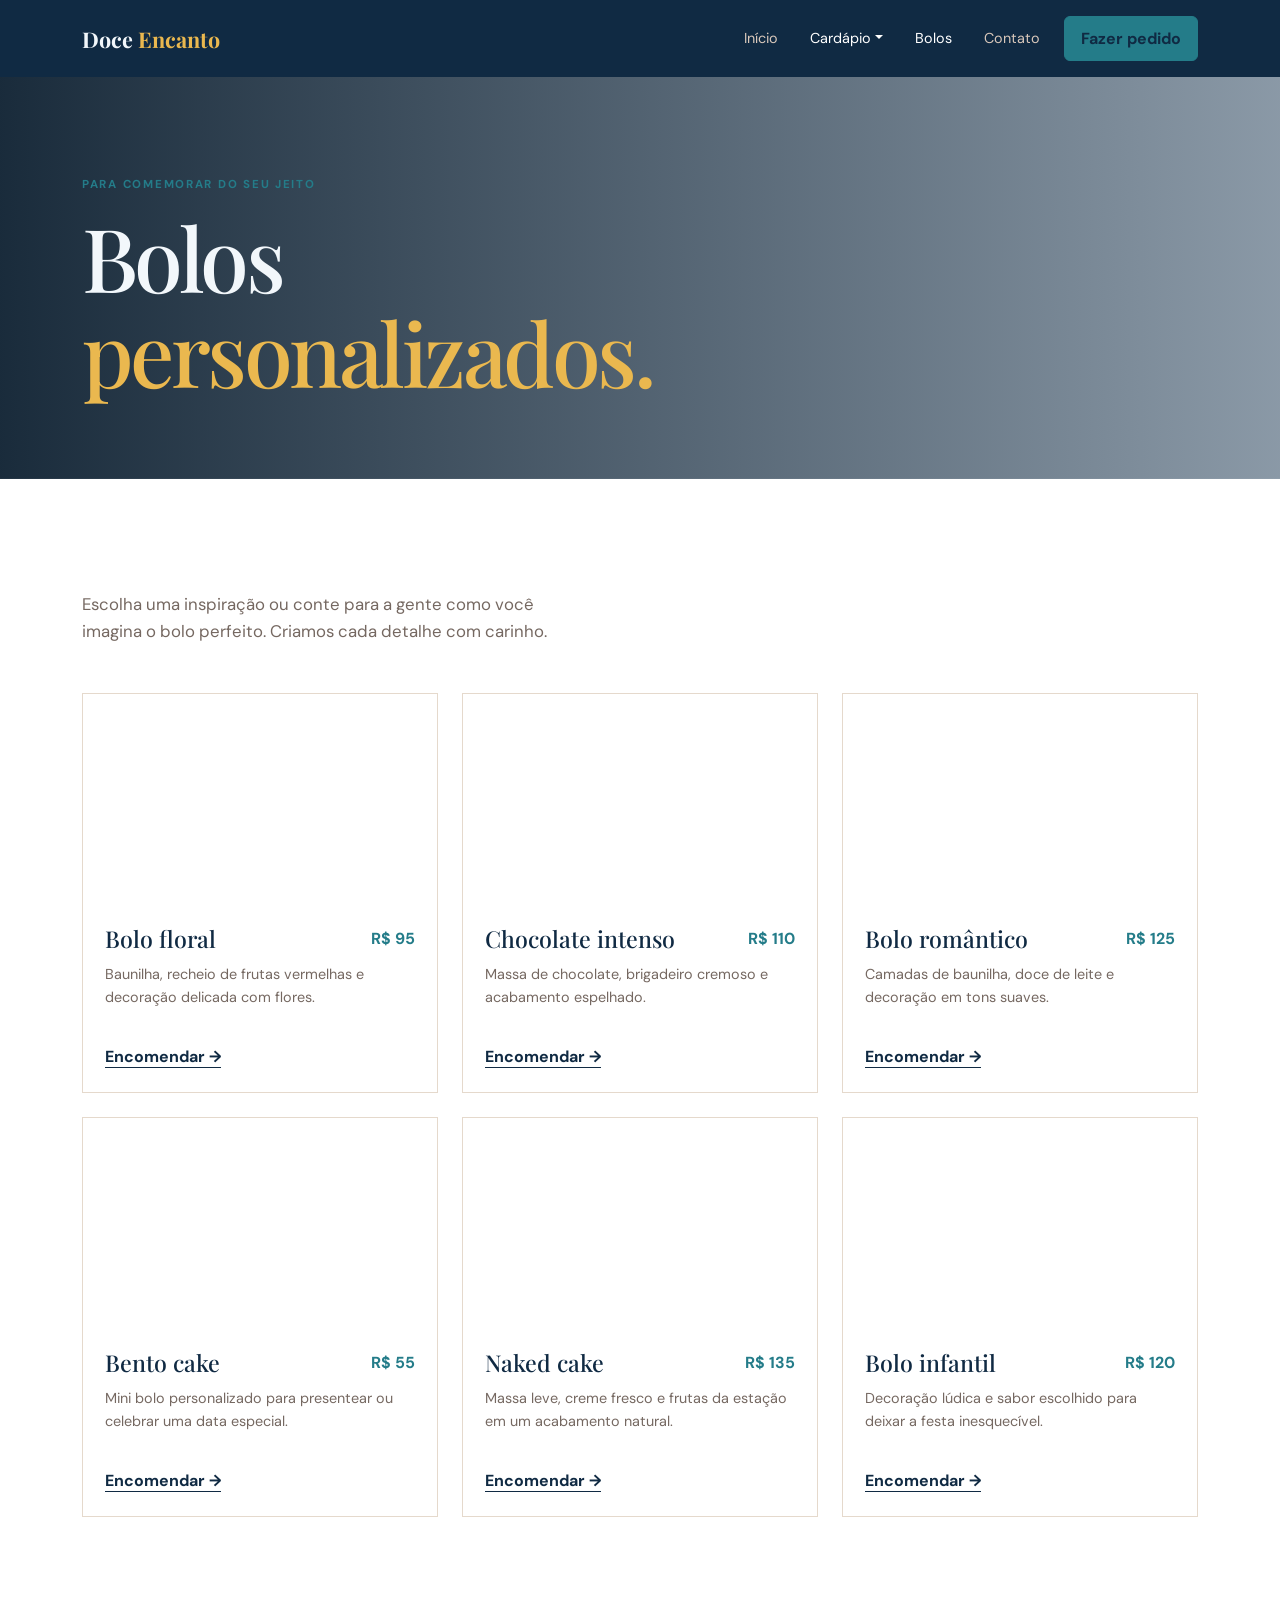
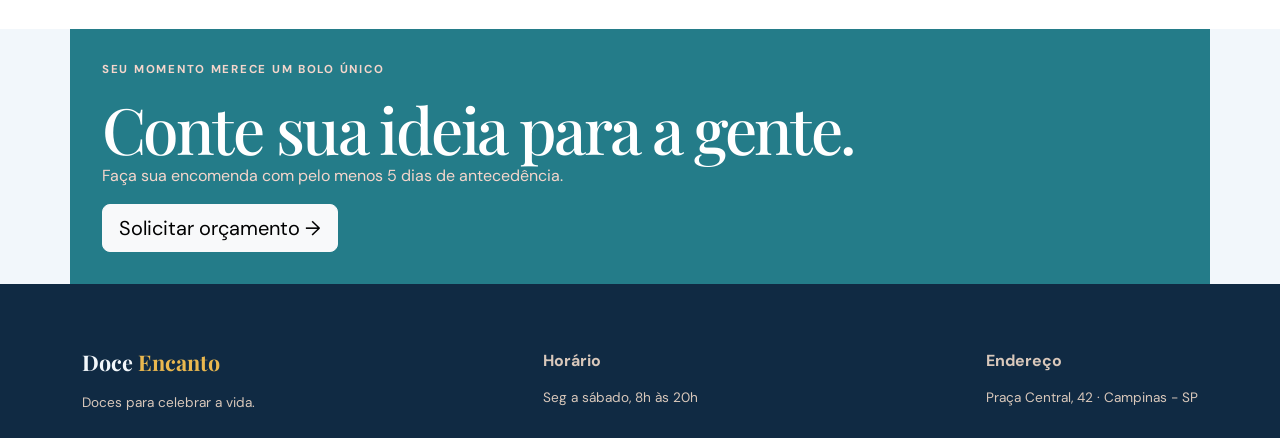
==== bolos.html @ 6d9d55f2 "Inicio da AV1" ====
<!doctype html>
<html lang="pt-br">
  <head>
    <meta charset="UTF-8" />
    <meta name="viewport" content="width=device-width, initial-scale=1.0" />
    <title>Bolos personalizados | Doce Encanto</title>
    <link
      href="https://cdn.jsdelivr.net/npm/bootstrap@5.3.8/dist/css/bootstrap.min.css"
      rel="stylesheet"
    />
    <link rel="preconnect" href="https://fonts.googleapis.com" />
    <link rel="preconnect" href="https://fonts.gstatic.com" crossorigin />
    <link
      href="https://fonts.googleapis.com/css2?family=DM+Sans:wght@400;500;700&family=Playfair+Display:wght@600;700&display=swap"
      rel="stylesheet"
    />
    <link rel="stylesheet" href="css/styles.css" />
  </head>
  <body>
    <nav
      class="navbar navbar-expand-lg fixed-top"
      aria-label="Navegação principal"
    >
      <div class="container">
        <a class="navbar-brand" href="index.html">Doce <span>Encanto</span></a>
        <button
          class="navbar-toggler"
          type="button"
          data-bs-toggle="collapse"
          data-bs-target="#menu"
          aria-label="Abrir menu"
        >
          <span class="navbar-toggler-icon"></span>
        </button>
        <div class="collapse navbar-collapse" id="menu">
          <ul class="navbar-nav ms-auto align-items-lg-center gap-lg-3">
            <li><a class="nav-link" href="index.html">Início</a></li>
            <li class="nav-item dropdown">
              <a
                class="nav-link dropdown-toggle active"
                href="#"
                data-bs-toggle="dropdown"
                >Cardápio</a
              >
              <ul class="dropdown-menu">
                <li>
                  <a class="dropdown-item" href="salgados.html">Favoritos</a>
                </li>
                <li>
                  <a class="dropdown-item" href="doces.html"
                    >Especialidades da casa</a
                  >
                </li>
              </ul>
            </li>
            <li><a class="nav-link active" href="bolos.html">Bolos</a></li>
            <li><a class="nav-link" href="contato.html">Contato</a></li>
            <li>
              <a class="btn btn-primary nav-button" href="contato.html#pedido"
                >Fazer pedido</a
              >
            </li>
          </ul>
        </div>
      </div>
    </nav>
    <main>
      <header class="page-header bolo-header">
        <div class="container">
          <p class="eyebrow">Para comemorar do seu jeito</p>
          <h1>Bolos<br /><em>personalizados.</em></h1>
        </div>
      </header>
      <section class="menu-section section-space">
        <div class="container">
          <p class="intro-text mb-5">
            Escolha uma inspiração ou conte para a gente como você imagina o
            bolo perfeito. Criamos cada detalhe com carinho.
          </p>
          <div class="row g-4">
            <div class="col-md-6 col-lg-4">
              <article class="menu-card">
                <div class="menu-image bolo-1"></div>
                <div class="menu-card-body">
                  <div class="d-flex justify-content-between gap-3">
                    <h3>Bolo floral</h3>
                    <strong>R$ 95</strong>
                  </div>
                  <p>
                    Baunilha, recheio de frutas vermelhas e decoração delicada
                    com flores.
                  </p>
                  <a class="text-link" href="contato.html#pedido"
                    >Encomendar →</a
                  >
                </div>
              </article>
            </div>
            <div class="col-md-6 col-lg-4">
              <article class="menu-card">
                <div class="menu-image bolo-2"></div>
                <div class="menu-card-body">
                  <div class="d-flex justify-content-between gap-3">
                    <h3>Chocolate intenso</h3>
                    <strong>R$ 110</strong>
                  </div>
                  <p>
                    Massa de chocolate, brigadeiro cremoso e acabamento
                    espelhado.
                  </p>
                  <a class="text-link" href="contato.html#pedido"
                    >Encomendar →</a
                  >
                </div>
              </article>
            </div>
            <div class="col-md-6 col-lg-4">
              <article class="menu-card">
                <div class="menu-image bolo-3"></div>
                <div class="menu-card-body">
                  <div class="d-flex justify-content-between gap-3">
                    <h3>Bolo romântico</h3>
                    <strong>R$ 125</strong>
                  </div>
                  <p>
                    Camadas de baunilha, doce de leite e decoração em tons
                    suaves.
                  </p>
                  <a class="text-link" href="contato.html#pedido"
                    >Encomendar →</a
                  >
                </div>
              </article>
            </div>
            <div class="col-md-6 col-lg-4">
              <article class="menu-card">
                <div class="menu-image bolo-4"></div>
                <div class="menu-card-body">
                  <div class="d-flex justify-content-between gap-3">
                    <h3>Bento cake</h3>
                    <strong>R$ 55</strong>
                  </div>
                  <p>
                    Mini bolo personalizado para presentear ou celebrar uma data
                    especial.
                  </p>
                  <a class="text-link" href="contato.html#pedido"
                    >Encomendar →</a
                  >
                </div>
              </article>
            </div>
            <div class="col-md-6 col-lg-4">
              <article class="menu-card">
                <div class="menu-image bolo-5"></div>
                <div class="menu-card-body">
                  <div class="d-flex justify-content-between gap-3">
                    <h3>Naked cake</h3>
                    <strong>R$ 135</strong>
                  </div>
                  <p>
                    Massa leve, creme fresco e frutas da estação em um
                    acabamento natural.
                  </p>
                  <a class="text-link" href="contato.html#pedido"
                    >Encomendar →</a
                  >
                </div>
              </article>
            </div>
            <div class="col-md-6 col-lg-4">
              <article class="menu-card">
                <div class="menu-image bolo-6"></div>
                <div class="menu-card-body">
                  <div class="d-flex justify-content-between gap-3">
                    <h3>Bolo infantil</h3>
                    <strong>R$ 120</strong>
                  </div>
                  <p>
                    Decoração lúdica e sabor escolhido para deixar a festa
                    inesquecível.
                  </p>
                  <a class="text-link" href="contato.html#pedido"
                    >Encomendar →</a
                  >
                </div>
              </article>
            </div>
          </div>
        </div>
      </section>
      <section class="order-section">
        <div class="container order-box">
          <div>
            <p class="eyebrow">Seu momento merece um bolo único</p>
            <h2>Conte sua ideia para a gente.</h2>
            <p>Faça sua encomenda com pelo menos 5 dias de antecedência.</p>
          </div>
          <a class="btn btn-light btn-lg" href="contato.html#pedido"
            >Solicitar orçamento →</a
          >
        </div>
      </section>
    </main>
    <footer>
      <div class="container footer-content">
        <div>
          <a class="navbar-brand" href="index.html"
            >Doce <span>Encanto</span></a
          >
          <p>Doces para celebrar a vida.</p>
        </div>
        <div>
          <strong>Horário</strong>
          <p>Seg a sábado, 8h às 20h</p>
        </div>
        <div>
          <strong>Endereço</strong>
          <p>Praça Central, 42 · Campinas - SP</p>
        </div>
      </div>
    </footer>
    <script src="https://cdn.jsdelivr.net/npm/bootstrap@5.3.8/dist/js/bootstrap.bundle.min.js"></script>
  </body>
</html>
---- css/styles.css ----
:root {
  --marrom: #102a43;
  --creme: #f2f7fb;
  --papel: #ffffff;
  --vermelho: #247c89;
  --amarelo: #eab84f;
  --cinza: #756861;
  --linha: #e5d9cc;
}

* {
  box-sizing: border-box;
}
html {
  scroll-behavior: smooth;
}
body {
  margin: 0;
  background: var(--creme);
  color: var(--marrom);
  font-family: "DM Sans", sans-serif;
  line-height: 1.6;
}
.navbar {
  background: var(--marrom);
  padding: 1rem 0;
}
.navbar-brand {
  color: var(--creme) !important;
  font:
    700 1.35rem "Playfair Display",
    serif;
}
.navbar-brand span {
  color: var(--amarelo);
}
.nav-link {
  color: #d9c8bb !important;
  font-size: 0.9rem;
}
.nav-link:hover,
.nav-link.active {
  color: #fff !important;
}
.nav-button {
  color: var(--marrom) !important;
  padding: 0.6rem 1rem;
}
.navbar-toggler {
  border-color: #cdbbad;
}
.navbar-toggler-icon {
  filter: invert(1);
}
.dropdown-menu {
  border: 0;
  box-shadow: 0 10px 25px #102a4325;
}
.dropdown-item {
  padding: 0.65rem 1rem;
}
.dropdown-item:hover {
  background: #e5eef6;
  color: var(--vermelho);
}
.btn-primary {
  background: var(--vermelho);
  border-color: var(--vermelho);
  font-weight: 700;
}
.btn-primary:hover {
  background: #1b626d;
  border-color: #1b626d;
}
.hero {
  min-height: 680px;
  display: flex;
  align-items: center;
  padding: 8rem 0 5rem;
  color: var(--creme);
  background:
    linear-gradient(90deg, #071a2beb, #102a4375),
    url("https://images.unsplash.com/photo-1509440159596-0249088772ff?auto=format&fit=crop&w=1800&q=85")
      center/cover;
}
.hero-content {
  max-width: 1100px;
}
.eyebrow {
  margin: 0 0 0.9rem;
  color: var(--vermelho);
  font-size: 0.72rem;
  font-weight: 700;
  letter-spacing: 0.15em;
  text-transform: uppercase;
}
.hero .eyebrow {
  color: var(--amarelo);
}
h1,
h2,
h3 {
  font-family: "Playfair Display", serif;
  line-height: 1.08;
}
h1 {
  margin: 0;
  font-size: clamp(3.5rem, 8vw, 6.5rem);
  letter-spacing: -0.04em;
}
h1 em,
h2 em {
  color: var(--amarelo);
  font-style: normal;
}
.hero-text {
  max-width: 450px;
  margin: 1.5rem 0 2rem;
  color: #eaded4;
  font-size: 1.1rem;
}
.section-space {
  padding: 7rem 0;
}
.intro {
  background: var(--papel);
}
h2 {
  margin: 0;
  font-size: clamp(2.6rem, 5vw, 4.4rem);
  letter-spacing: -0.04em;
}
.intro-text {
  max-width: 480px;
  margin: 0 0 1.5rem;
  color: var(--cinza);
  font-size: 1.05rem;
}
.history {
  background: var(--marrom);
  color: var(--creme);
}
.history .eyebrow {
  color: var(--amarelo);
}
.history-copy {
  max-width: 650px;
  color: #d8e3ec;
  font-size: 1rem;
}
.history-copy p {
  margin-bottom: 1.25rem;
}
.history-copy p:last-child {
  margin-bottom: 0;
}
.text-link {
  color: inherit;
  font-weight: 700;
  text-decoration: none;
  border-bottom: 1px solid currentColor;
}
.text-link:hover {
  color: var(--vermelho);
}
.highlights {
  background: #dceaf4;
}
.highlight-card {
  min-height: 280px;
  display: flex;
  flex-direction: column;
  justify-content: flex-end;
  padding: 1.5rem;
  color: #fff;
  text-decoration: none;
  background-position: center;
  background-size: cover;
  box-shadow: inset 0 -130px 100px #24140db8;
  transition: transform 0.2s ease;
}
.highlight-card:hover {
  color: #fff;
  transform: translateY(-5px);
}
.salgados-bg {
  background-image: url("https://images.unsplash.com/photo-1578985545062-69928b1d9587?auto=format&fit=crop&w=800&q=80");
}
.doces-bg {
  background-image: url("https://images.unsplash.com/photo-1551024506-0bccd828d307?auto=format&fit=crop&w=800&q=80");
}
.contato-bg {
  background-image: url("https://images.unsplash.com/photo-1495474472287-4d71bcdd2085?auto=format&fit=crop&w=800&q=80");
}
.highlight-card span {
  color: var(--amarelo);
  font-size: 0.72rem;
  font-weight: 700;
  letter-spacing: 0.12em;
  text-transform: uppercase;
}
.highlight-card strong {
  margin-top: 0.3rem;
  font:
    700 1.5rem "Playfair Display",
    serif;
}
.page-header {
  padding: 11rem 0 5rem;
  color: var(--creme);
  background:
    linear-gradient(90deg, #071a2beb, #102a4375),
    url("https://images.unsplash.com/photo-1509440159596-0249088772ff?auto=format&fit=crop&w=1800&q=85")
      center/cover;
}
.page-header h1 {
  font-size: clamp(3rem, 7vw, 5.5rem);
}
.menu-section,
.contact-section {
  background: var(--papel);
}
.menu-card {
  height: 100%;
  border: 1px solid var(--linha);
  background: #fff;
}
.menu-card-body {
  padding: 1.4rem;
}
.menu-card h3 {
  margin: 0;
  font-size: 1.45rem;
}
.menu-card p {
  min-height: 65px;
  margin: 0.7rem 0 1rem;
  color: var(--cinza);
  font-size: 0.9rem;
}
.menu-card strong,
.contact-info strong {
  color: var(--vermelho);
}
.menu-image {
  height: 210px;
  background-position: center;
  background-size: cover;
}
.salgado-1 {
  background-image: url("https://images.unsplash.com/photo-1578985545062-69928b1d9587?auto=format&fit=crop&w=800&q=80");
}
.salgado-2 {
  background-image: url("https://images.unsplash.com/photo-1551024506-0bccd828d307?auto=format&fit=crop&w=800&q=80");
}
.salgado-3 {
  background-image: url("https://images.unsplash.com/photo-1519869325930-281384150729?auto=format&fit=crop&w=800&q=80");
}
.salgado-4 {
  background-image: url("https://images.unsplash.com/photo-1586788680434-30d324b2d46f?auto=format&fit=crop&w=800&q=80");
}
.salgado-5 {
  background-image: url("https://images.unsplash.com/photo-1565958011703-44f9829ba187?auto=format&fit=crop&w=800&q=80");
}
.salgado-6 {
  background-image: url("https://images.unsplash.com/photo-1571115177098-24ec42ed204d?auto=format&fit=crop&w=800&q=80");
}
.doce-1 {
  background-image: url("https://images.unsplash.com/photo-1551024506-0bccd828d307?auto=format&fit=crop&w=800&q=80");
}
.doce-2 {
  background-image: url("https://images.unsplash.com/photo-1578985545062-69928b1d9587?auto=format&fit=crop&w=800&q=80");
}
.doce-3 {
  background-image: url("https://images.unsplash.com/photo-1519869325930-281384150729?auto=format&fit=crop&w=800&q=80");
}
.doce-4 {
  background-image: url("https://images.unsplash.com/photo-1575377427642-087cf684f04d?auto=format&fit=crop&w=800&q=80");
}
.doce-5 {
  background-image: url("https://images.unsplash.com/photo-1488477181946-6428a0291777?auto=format&fit=crop&w=800&q=80");
}
.doce-6 {
  background-image: url("https://images.unsplash.com/photo-1578985545062-69928b1d9587?auto=format&fit=crop&w=800&q=80");
}
.bolo-1 {
  background-image: url("https://images.unsplash.com/photo-1535254973040-607b474cb50d?auto=format&fit=crop&w=800&q=80");
}
.bolo-2 {
  background-image: url("https://images.unsplash.com/photo-1578985545062-69928b1d9587?auto=format&fit=crop&w=800&q=80");
}
.bolo-3 {
  background-image: url("https://images.unsplash.com/photo-1464349095431-e9a21285b5f3?auto=format&fit=crop&w=800&q=80");
}
.bolo-4 {
  background-image: url("https://images.unsplash.com/photo-1558636508-e0db3814bd1d?auto=format&fit=crop&w=800&q=80");
}
.bolo-5 {
  background-image: url("https://images.unsplash.com/photo-1535141192574-5d4897c12636?auto=format&fit=crop&w=800&q=80");
}
.bolo-6 {
  background-image: url("https://images.unsplash.com/photo-1551024601-bec78aea704b?auto=format&fit=crop&w=800&q=80");
}
.bolo-header {
  background-position: center 45%;
}
.order-box {
  padding: 2rem;
  background: var(--vermelho);
  color: #fff;
}
.order-box p {
  color: #f6d6cc;
}
.order-box .form-control {
  border: 0;
  padding: 0.75rem;
}
.order-box .form-label {
  font-weight: 700;
}
.contact-info p {
  color: var(--cinza);
}
.contact-info strong {
  display: block;
  margin-top: 1.2rem;
}
footer {
  padding: 4rem 0 1.5rem;
  background: var(--marrom);
  color: #d9c8bb;
}
.footer-content {
  display: flex;
  justify-content: space-between;
  gap: 2rem;
}
.footer-content p {
  margin: 0.8rem 0 0;
  font-size: 0.85rem;
}
@media (max-width: 767px) {
  .hero {
    min-height: 610px;
  }
  .section-space {
    padding: 4.5rem 0;
  }
  .footer-content {
    flex-direction: column;
  }
  .page-header {
    padding-top: 9rem;
  }
}
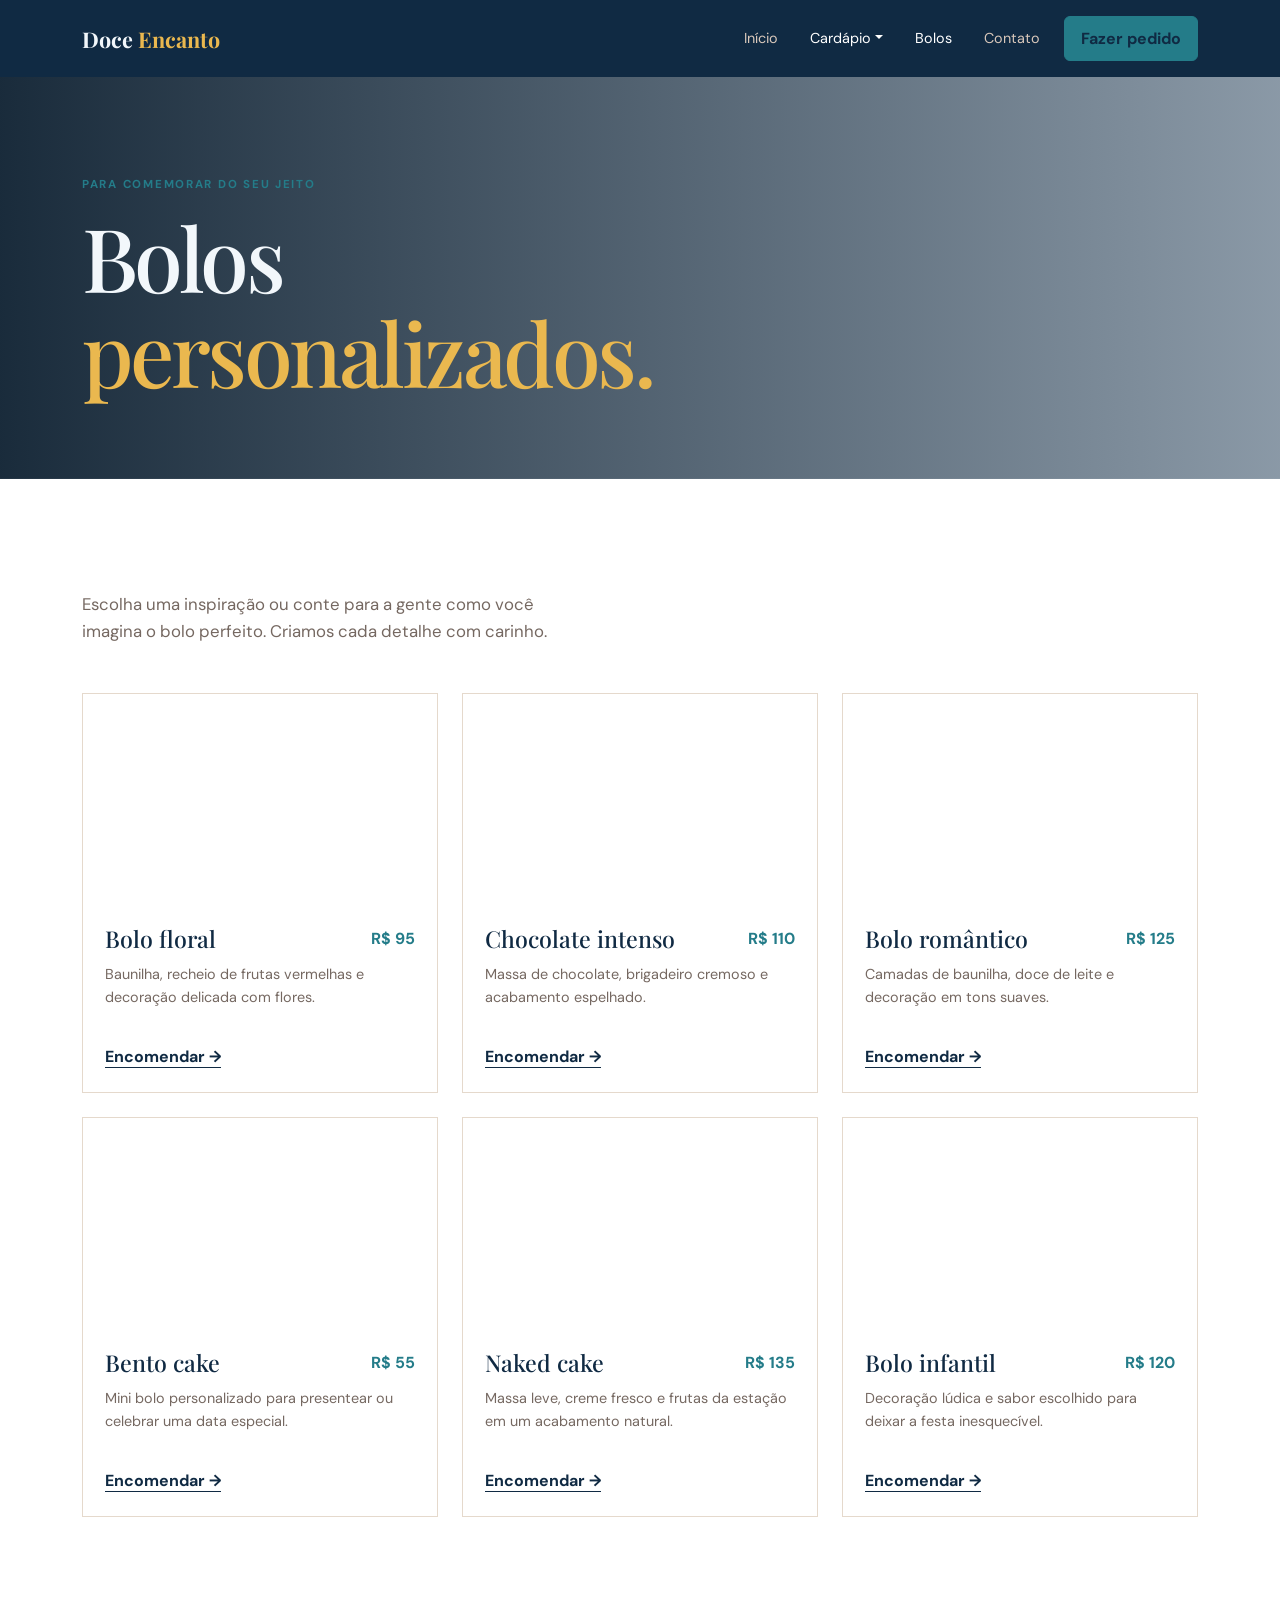
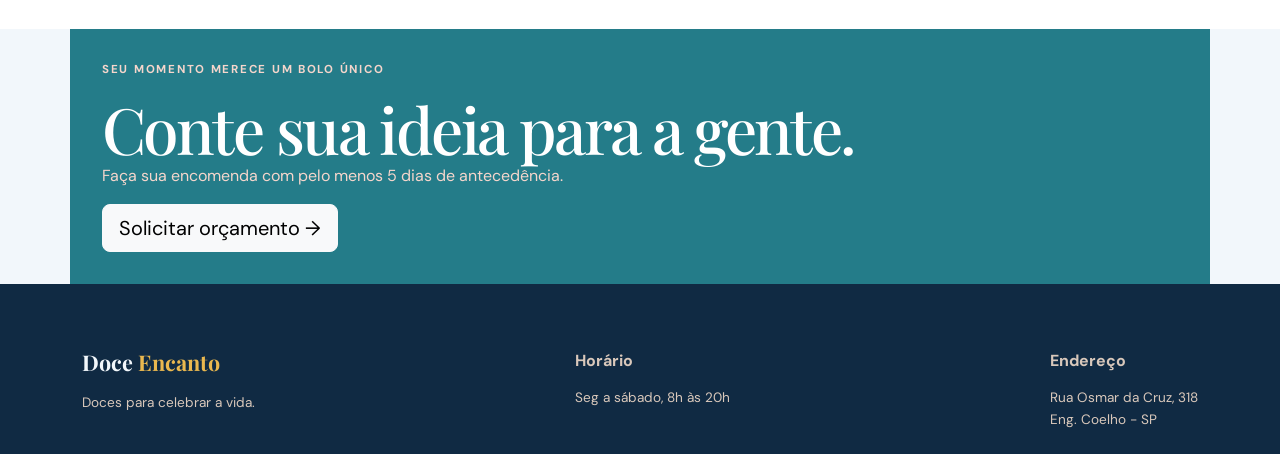
==== commit 951758c8: "adici;'ao das imagens" ====
--- a/bolos.html
+++ b/bolos.html
@@ -216,7 +216,7 @@
         </div>
         <div>
           <strong>Endereço</strong>
-          <p>Praça Central, 42 · Campinas - SP</p>
+          <p>Rua Osmar da Cruz, 318<br />Eng. Coelho - SP</p>
         </div>
       </div>
     </footer>
--- a/css/styles.css
+++ b/css/styles.css
@@ -244,44 +244,45 @@
 }
 .menu-image {
   height: 210px;
-  background-position: center;
+  background-position: center center;
+  background-repeat: no-repeat;
   background-size: cover;
 }
 .salgado-1 {
-  background-image: url("https://images.unsplash.com/photo-1578985545062-69928b1d9587?auto=format&fit=crop&w=800&q=80");
+  background-image: url("C:\\Users\\luis_barboza\\Downloads\\AV1\\Av1-Luis_Fernando_B\\imagem\\Bolo de Cenoura.jpg");
 }
 .salgado-2 {
-  background-image: url("https://images.unsplash.com/photo-1551024506-0bccd828d307?auto=format&fit=crop&w=800&q=80");
+  background-image: url("C:\\Users\\luis_barboza\\Downloads\\AV1\\Av1-Luis_Fernando_B\\imagem\\Torta de frutas vermelhas.jpg");
 }
 .salgado-3 {
-  background-image: url("https://images.unsplash.com/photo-1519869325930-281384150729?auto=format&fit=crop&w=800&q=80");
+  background-image: url("C:\\Users\\luis_barboza\\Downloads\\AV1\\Av1-Luis_Fernando_B\\imagem\\Cheesecake clássico.jpg");
 }
 .salgado-4 {
   background-image: url("https://images.unsplash.com/photo-1586788680434-30d324b2d46f?auto=format&fit=crop&w=800&q=80");
 }
 .salgado-5 {
-  background-image: url("https://images.unsplash.com/photo-1565958011703-44f9829ba187?auto=format&fit=crop&w=800&q=80");
+  background-image: url("C:\\Users\\luis_barboza\\Downloads\\AV1\\Av1-Luis_Fernando_B\\imagem\\Torta de limão.jpg");
 }
 .salgado-6 {
-  background-image: url("https://images.unsplash.com/photo-1571115177098-24ec42ed204d?auto=format&fit=crop&w=800&q=80");
+  background-image: url("C:\\Users\\luis_barboza\\Downloads\\AV1\\Av1-Luis_Fernando_B\\imagem\\Bolos de festa.png");
 }
 .doce-1 {
-  background-image: url("https://images.unsplash.com/photo-1551024506-0bccd828d307?auto=format&fit=crop&w=800&q=80");
+  background-image: url("C:\\Users\\luis_barboza\\Downloads\\AV1\\Av1-Luis_Fernando_B\\imagem\\Brownie intenso.jpg");
 }
 .doce-2 {
-  background-image: url("https://images.unsplash.com/photo-1578985545062-69928b1d9587?auto=format&fit=crop&w=800&q=80");
+  background-image: url("C:\\Users\\luis_barboza\\Downloads\\AV1\\Av1-Luis_Fernando_B\\imagem\\Cupcake de baunilha.jpg");
 }
 .doce-3 {
-  background-image: url("https://images.unsplash.com/photo-1519869325930-281384150729?auto=format&fit=crop&w=800&q=80");
+  background-image: url("C:\\Users\\luis_barboza\\Downloads\\AV1\\Av1-Luis_Fernando_B\\imagem\\Macarons sortidos.jpg");
 }
 .doce-4 {
-  background-image: url("https://images.unsplash.com/photo-1575377427642-087cf684f04d?auto=format&fit=crop&w=800&q=80");
+  background-image: url("C:\\Users\\luis_barboza\\Downloads\\AV1\\Av1-Luis_Fernando_B\\imagem\\Brigadeiros gourmet.jpg");
 }
 .doce-5 {
-  background-image: url("https://images.unsplash.com/photo-1488477181946-6428a0291777?auto=format&fit=crop&w=800&q=80");
+  background-image: url("C:\\Users\\luis_barboza\\Downloads\\AV1\\Av1-Luis_Fernando_B\\imagem\\Mini pavlova.jpg");
 }
 .doce-6 {
-  background-image: url("https://images.unsplash.com/photo-1578985545062-69928b1d9587?auto=format&fit=crop&w=800&q=80");
+  background-image: url("C:\\Users\\luis_barboza\\Downloads\\AV1\\Av1-Luis_Fernando_B\\imagem\\Banoffee da casa.jpg");
 }
 .bolo-1 {
   background-image: url("https://images.unsplash.com/photo-1535254973040-607b474cb50d?auto=format&fit=crop&w=800&q=80");
@@ -290,16 +291,16 @@
   background-image: url("https://images.unsplash.com/photo-1578985545062-69928b1d9587?auto=format&fit=crop&w=800&q=80");
 }
 .bolo-3 {
-  background-image: url("https://images.unsplash.com/photo-1464349095431-e9a21285b5f3?auto=format&fit=crop&w=800&q=80");
+  background-image: url("C:\\Users\\luis_barboza\\Downloads\\AV1\\Av1-Luis_Fernando_B\\imagem\\Bolo romântico.jpg");
 }
 .bolo-4 {
-  background-image: url("https://images.unsplash.com/photo-1558636508-e0db3814bd1d?auto=format&fit=crop&w=800&q=80");
+  background-image: url("C:\\Users\\luis_barboza\\Downloads\\AV1\\Av1-Luis_Fernando_B\\imagem\\Bento cake.jpg");
 }
 .bolo-5 {
-  background-image: url("https://images.unsplash.com/photo-1535141192574-5d4897c12636?auto=format&fit=crop&w=800&q=80");
+  background-image: url("C:\\Users\\luis_barboza\\Downloads\\AV1\\Av1-Luis_Fernando_B\\imagem\\Naked cake.jpg");
 }
 .bolo-6 {
-  background-image: url("https://images.unsplash.com/photo-1551024601-bec78aea704b?auto=format&fit=crop&w=800&q=80");
+  background-image: url("C:\\Users\\luis_barboza\\Downloads\\AV1\\Av1-Luis_Fernando_B\\imagem\\Bolo infantil.jpg");
 }
 .bolo-header {
   background-position: center 45%;
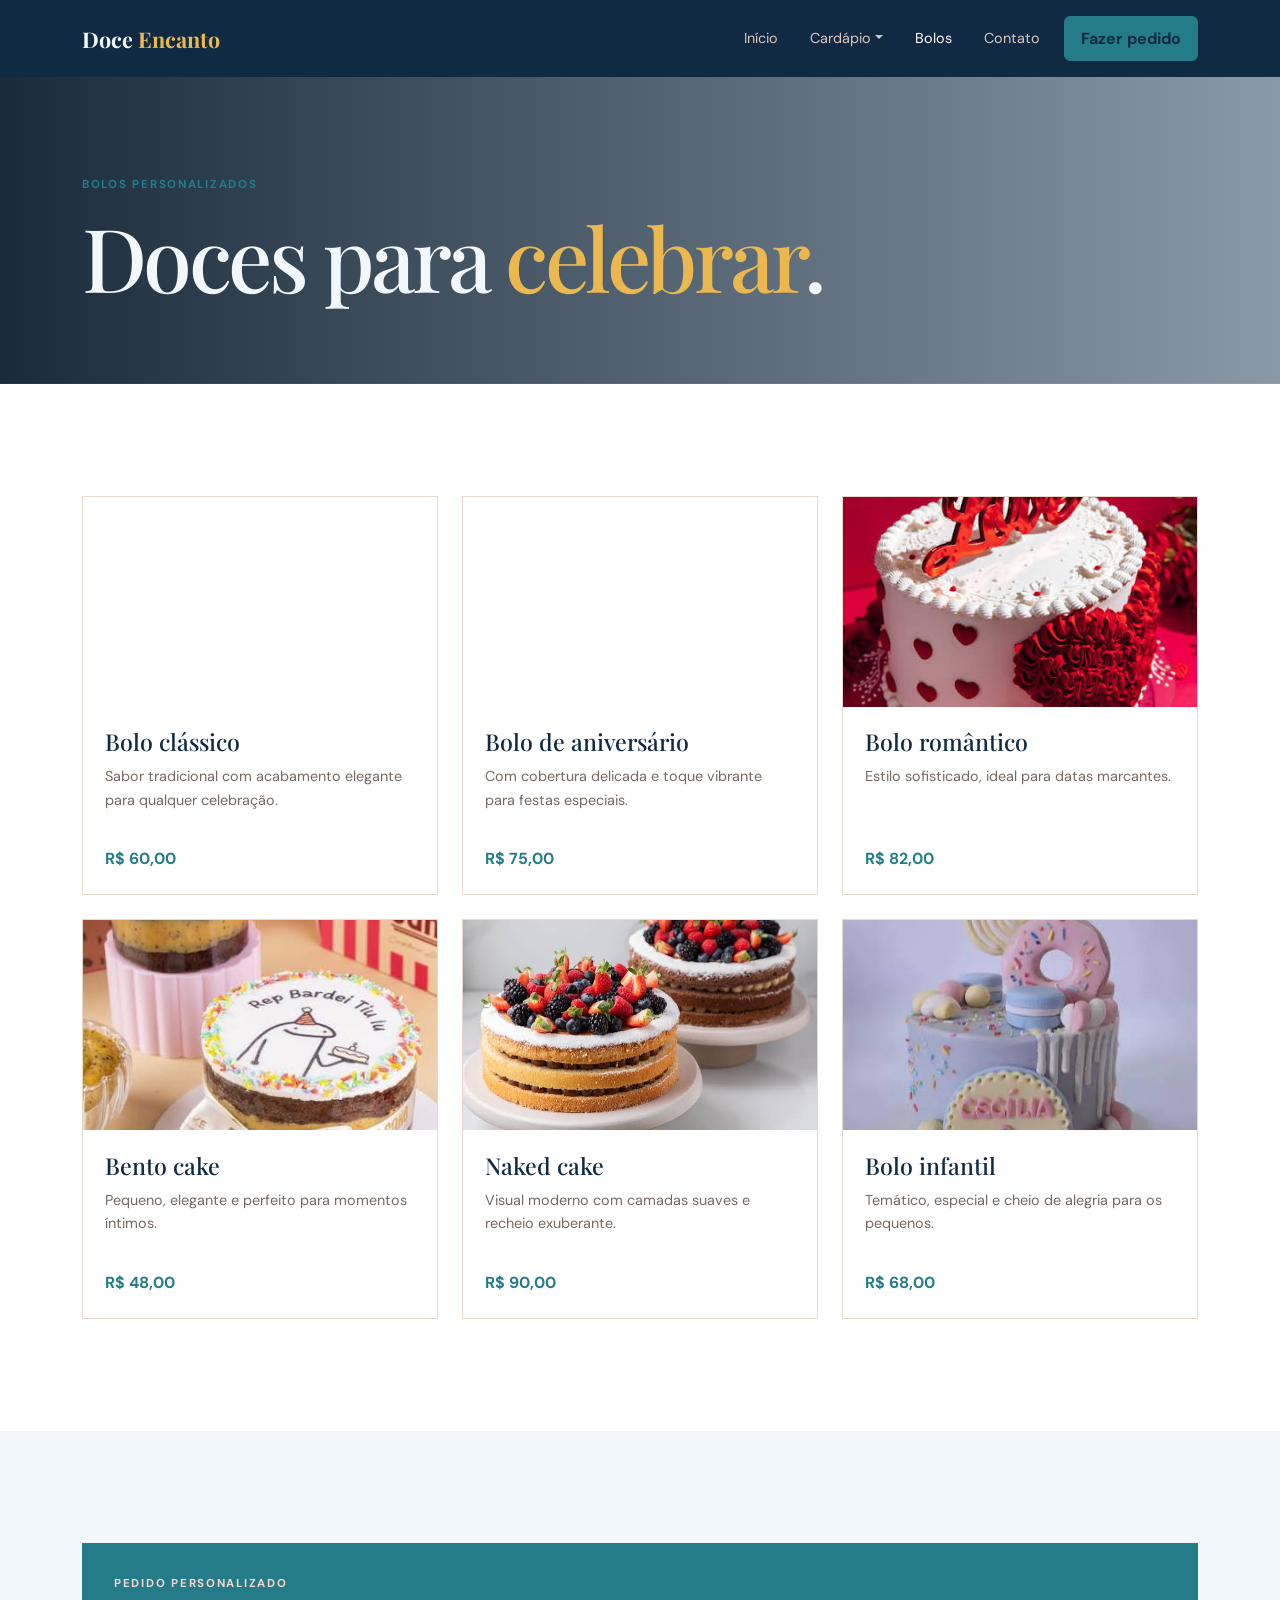
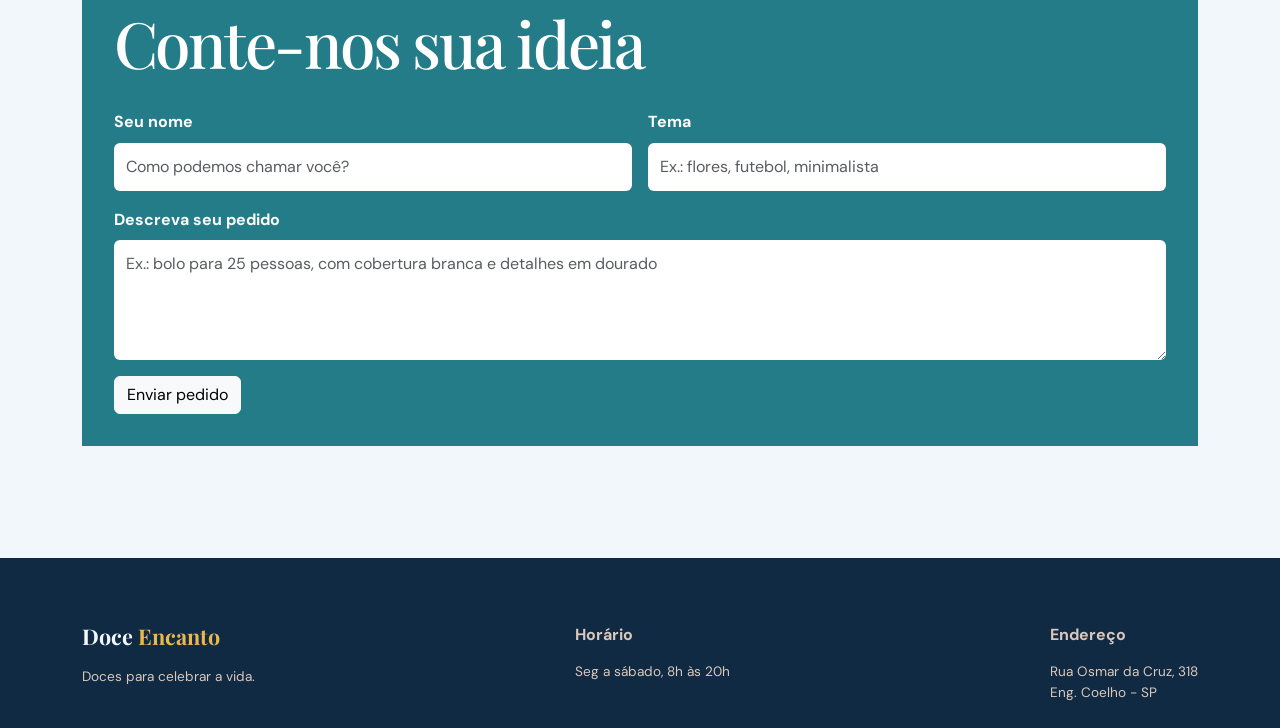
==== commit bb75c74e: "alteracoes" ====
--- a/bolos.html
+++ b/bolos.html
@@ -37,7 +37,7 @@
             <li><a class="nav-link" href="index.html">Início</a></li>
             <li class="nav-item dropdown">
               <a
-                class="nav-link dropdown-toggle active"
+                class="nav-link dropdown-toggle"
                 href="#"
                 data-bs-toggle="dropdown"
                 >Cardápio</a
@@ -64,144 +64,139 @@
         </div>
       </div>
     </nav>
+
     <main>
       <header class="page-header bolo-header">
         <div class="container">
-          <p class="eyebrow">Para comemorar do seu jeito</p>
-          <h1>Bolos<br /><em>personalizados.</em></h1>
+          <p class="eyebrow">Bolos personalizados</p>
+          <h1>Doces para <em>celebrar</em>.</h1>
         </div>
       </header>
+
       <section class="menu-section section-space">
         <div class="container">
-          <p class="intro-text mb-5">
-            Escolha uma inspiração ou conte para a gente como você imagina o
-            bolo perfeito. Criamos cada detalhe com carinho.
-          </p>
           <div class="row g-4">
             <div class="col-md-6 col-lg-4">
               <article class="menu-card">
                 <div class="menu-image bolo-1"></div>
                 <div class="menu-card-body">
-                  <div class="d-flex justify-content-between gap-3">
-                    <h3>Bolo floral</h3>
-                    <strong>R$ 95</strong>
-                  </div>
+                  <h3>Bolo clássico</h3>
                   <p>
-                    Baunilha, recheio de frutas vermelhas e decoração delicada
-                    com flores.
+                    Sabor tradicional com acabamento elegante para qualquer
+                    celebração.
                   </p>
-                  <a class="text-link" href="contato.html#pedido"
-                    >Encomendar →</a
-                  >
-                </div>
-              </article>
-            </div>
+                  <strong>R$ 60,00</strong>
+                </div>
+              </article>
+            </div>
+
             <div class="col-md-6 col-lg-4">
               <article class="menu-card">
                 <div class="menu-image bolo-2"></div>
                 <div class="menu-card-body">
-                  <div class="d-flex justify-content-between gap-3">
-                    <h3>Chocolate intenso</h3>
-                    <strong>R$ 110</strong>
-                  </div>
+                  <h3>Bolo de aniversário</h3>
                   <p>
-                    Massa de chocolate, brigadeiro cremoso e acabamento
-                    espelhado.
+                    Com cobertura delicada e toque vibrante para festas
+                    especiais.
                   </p>
-                  <a class="text-link" href="contato.html#pedido"
-                    >Encomendar →</a
-                  >
-                </div>
-              </article>
-            </div>
+                  <strong>R$ 75,00</strong>
+                </div>
+              </article>
+            </div>
+
             <div class="col-md-6 col-lg-4">
               <article class="menu-card">
                 <div class="menu-image bolo-3"></div>
                 <div class="menu-card-body">
-                  <div class="d-flex justify-content-between gap-3">
-                    <h3>Bolo romântico</h3>
-                    <strong>R$ 125</strong>
-                  </div>
-                  <p>
-                    Camadas de baunilha, doce de leite e decoração em tons
-                    suaves.
-                  </p>
-                  <a class="text-link" href="contato.html#pedido"
-                    >Encomendar →</a
-                  >
-                </div>
-              </article>
-            </div>
+                  <h3>Bolo romântico</h3>
+                  <p>Estilo sofisticado, ideal para datas marcantes.</p>
+                  <strong>R$ 82,00</strong>
+                </div>
+              </article>
+            </div>
+
             <div class="col-md-6 col-lg-4">
               <article class="menu-card">
                 <div class="menu-image bolo-4"></div>
                 <div class="menu-card-body">
-                  <div class="d-flex justify-content-between gap-3">
-                    <h3>Bento cake</h3>
-                    <strong>R$ 55</strong>
-                  </div>
-                  <p>
-                    Mini bolo personalizado para presentear ou celebrar uma data
-                    especial.
-                  </p>
-                  <a class="text-link" href="contato.html#pedido"
-                    >Encomendar →</a
-                  >
-                </div>
-              </article>
-            </div>
+                  <h3>Bento cake</h3>
+                  <p>Pequeno, elegante e perfeito para momentos íntimos.</p>
+                  <strong>R$ 48,00</strong>
+                </div>
+              </article>
+            </div>
+
             <div class="col-md-6 col-lg-4">
               <article class="menu-card">
                 <div class="menu-image bolo-5"></div>
                 <div class="menu-card-body">
-                  <div class="d-flex justify-content-between gap-3">
-                    <h3>Naked cake</h3>
-                    <strong>R$ 135</strong>
-                  </div>
-                  <p>
-                    Massa leve, creme fresco e frutas da estação em um
-                    acabamento natural.
-                  </p>
-                  <a class="text-link" href="contato.html#pedido"
-                    >Encomendar →</a
-                  >
-                </div>
-              </article>
-            </div>
+                  <h3>Naked cake</h3>
+                  <p>Visual moderno com camadas suaves e recheio exuberante.</p>
+                  <strong>R$ 90,00</strong>
+                </div>
+              </article>
+            </div>
+
             <div class="col-md-6 col-lg-4">
               <article class="menu-card">
                 <div class="menu-image bolo-6"></div>
                 <div class="menu-card-body">
-                  <div class="d-flex justify-content-between gap-3">
-                    <h3>Bolo infantil</h3>
-                    <strong>R$ 120</strong>
-                  </div>
-                  <p>
-                    Decoração lúdica e sabor escolhido para deixar a festa
-                    inesquecível.
-                  </p>
-                  <a class="text-link" href="contato.html#pedido"
-                    >Encomendar →</a
-                  >
+                  <h3>Bolo infantil</h3>
+                  <p>Temático, especial e cheio de alegria para os pequenos.</p>
+                  <strong>R$ 68,00</strong>
                 </div>
               </article>
             </div>
           </div>
         </div>
       </section>
-      <section class="order-section">
-        <div class="container order-box">
-          <div>
-            <p class="eyebrow">Seu momento merece um bolo único</p>
-            <h2>Conte sua ideia para a gente.</h2>
-            <p>Faça sua encomenda com pelo menos 5 dias de antecedência.</p>
+
+      <section class="section-space order-section">
+        <div class="container">
+          <div class="order-box">
+            <p class="eyebrow">Pedido personalizado</p>
+            <h2>Conte-nos sua ideia</h2>
+            <form class="row g-3 mt-3">
+              <div class="col-md-6">
+                <label class="form-label" for="nome">Seu nome</label>
+                <input
+                  class="form-control"
+                  id="nome"
+                  type="text"
+                  placeholder="Como podemos chamar você?"
+                />
+              </div>
+              <div class="col-md-6">
+                <label class="form-label" for="tema">Tema</label>
+                <input
+                  class="form-control"
+                  id="tema"
+                  type="text"
+                  placeholder="Ex.: flores, futebol, minimalista"
+                />
+              </div>
+              <div class="col-12">
+                <label class="form-label" for="descricao"
+                  >Descreva seu pedido</label
+                >
+                <textarea
+                  class="form-control"
+                  id="descricao"
+                  rows="4"
+                  placeholder="Ex.: bolo para 25 pessoas, com cobertura branca e detalhes em dourado"
+                ></textarea>
+              </div>
+              <div class="col-12">
+                <button type="submit" class="btn btn-light">
+                  Enviar pedido
+                </button>
+              </div>
+            </form>
           </div>
-          <a class="btn btn-light btn-lg" href="contato.html#pedido"
-            >Solicitar orçamento →</a
-          >
         </div>
       </section>
     </main>
+
     <footer>
       <div class="container footer-content">
         <div>
@@ -220,6 +215,7 @@
         </div>
       </div>
     </footer>
+
     <script src="https://cdn.jsdelivr.net/npm/bootstrap@5.3.8/dist/js/bootstrap.bundle.min.js"></script>
   </body>
 </html>
--- a/css/styles.css
+++ b/css/styles.css
@@ -249,40 +249,40 @@
   background-size: cover;
 }
 .salgado-1 {
-  background-image: url("C:\\Users\\luis_barboza\\Downloads\\AV1\\Av1-Luis_Fernando_B\\imagem\\Bolo de Cenoura.jpg");
+  background-image: url("../imagem/Bolo%20de%20Cenoura.jpg");
 }
 .salgado-2 {
-  background-image: url("C:\\Users\\luis_barboza\\Downloads\\AV1\\Av1-Luis_Fernando_B\\imagem\\Torta de frutas vermelhas.jpg");
+  background-image: url("../imagem/Torta%20de%20frutas%20vermelhas.jpg");
 }
 .salgado-3 {
-  background-image: url("C:\\Users\\luis_barboza\\Downloads\\AV1\\Av1-Luis_Fernando_B\\imagem\\Cheesecake clássico.jpg");
+  background-image: url("../imagem/Cheesecake%20clássico.jpg");
 }
 .salgado-4 {
   background-image: url("https://images.unsplash.com/photo-1586788680434-30d324b2d46f?auto=format&fit=crop&w=800&q=80");
 }
 .salgado-5 {
-  background-image: url("C:\\Users\\luis_barboza\\Downloads\\AV1\\Av1-Luis_Fernando_B\\imagem\\Torta de limão.jpg");
+  background-image: url("../imagem/Torta%20de%20limão.jpg");
 }
 .salgado-6 {
-  background-image: url("C:\\Users\\luis_barboza\\Downloads\\AV1\\Av1-Luis_Fernando_B\\imagem\\Bolos de festa.png");
+  background-image: url("../imagem/Bolos%20de%20festa.png");
 }
 .doce-1 {
-  background-image: url("C:\\Users\\luis_barboza\\Downloads\\AV1\\Av1-Luis_Fernando_B\\imagem\\Brownie intenso.jpg");
+  background-image: url("../imagem/Brownie%20intenso.jpg");
 }
 .doce-2 {
-  background-image: url("C:\\Users\\luis_barboza\\Downloads\\AV1\\Av1-Luis_Fernando_B\\imagem\\Cupcake de baunilha.jpg");
+  background-image: url("../imagem/Cupcake%20de%20baunilha.jpg");
 }
 .doce-3 {
-  background-image: url("C:\\Users\\luis_barboza\\Downloads\\AV1\\Av1-Luis_Fernando_B\\imagem\\Macarons sortidos.jpg");
+  background-image: url("../imagem/Macarons%20sortidos.jpg");
 }
 .doce-4 {
-  background-image: url("C:\\Users\\luis_barboza\\Downloads\\AV1\\Av1-Luis_Fernando_B\\imagem\\Brigadeiros gourmet.jpg");
+  background-image: url("../imagem/Brigadeiros%20gourmet.jpg");
 }
 .doce-5 {
-  background-image: url("C:\\Users\\luis_barboza\\Downloads\\AV1\\Av1-Luis_Fernando_B\\imagem\\Mini pavlova.jpg");
+  background-image: url("../imagem/Mini%20pavlova.jpg");
 }
 .doce-6 {
-  background-image: url("C:\\Users\\luis_barboza\\Downloads\\AV1\\Av1-Luis_Fernando_B\\imagem\\Banoffee da casa.jpg");
+  background-image: url("../imagem/Banoffee%20da%20casa.jpg");
 }
 .bolo-1 {
   background-image: url("https://images.unsplash.com/photo-1535254973040-607b474cb50d?auto=format&fit=crop&w=800&q=80");
@@ -291,16 +291,16 @@
   background-image: url("https://images.unsplash.com/photo-1578985545062-69928b1d9587?auto=format&fit=crop&w=800&q=80");
 }
 .bolo-3 {
-  background-image: url("C:\\Users\\luis_barboza\\Downloads\\AV1\\Av1-Luis_Fernando_B\\imagem\\Bolo romântico.jpg");
+  background-image: url("../imagem/Bolo%20romântico.jpg");
 }
 .bolo-4 {
-  background-image: url("C:\\Users\\luis_barboza\\Downloads\\AV1\\Av1-Luis_Fernando_B\\imagem\\Bento cake.jpg");
+  background-image: url("../imagem/Bento%20cake.jpg");
 }
 .bolo-5 {
-  background-image: url("C:\\Users\\luis_barboza\\Downloads\\AV1\\Av1-Luis_Fernando_B\\imagem\\Naked cake.jpg");
+  background-image: url("../imagem/Naked%20cake.jpg");
 }
 .bolo-6 {
-  background-image: url("C:\\Users\\luis_barboza\\Downloads\\AV1\\Av1-Luis_Fernando_B\\imagem\\Bolo infantil.jpg");
+  background-image: url("../imagem/Bolo%20infantil.jpg");
 }
 .bolo-header {
   background-position: center 45%;
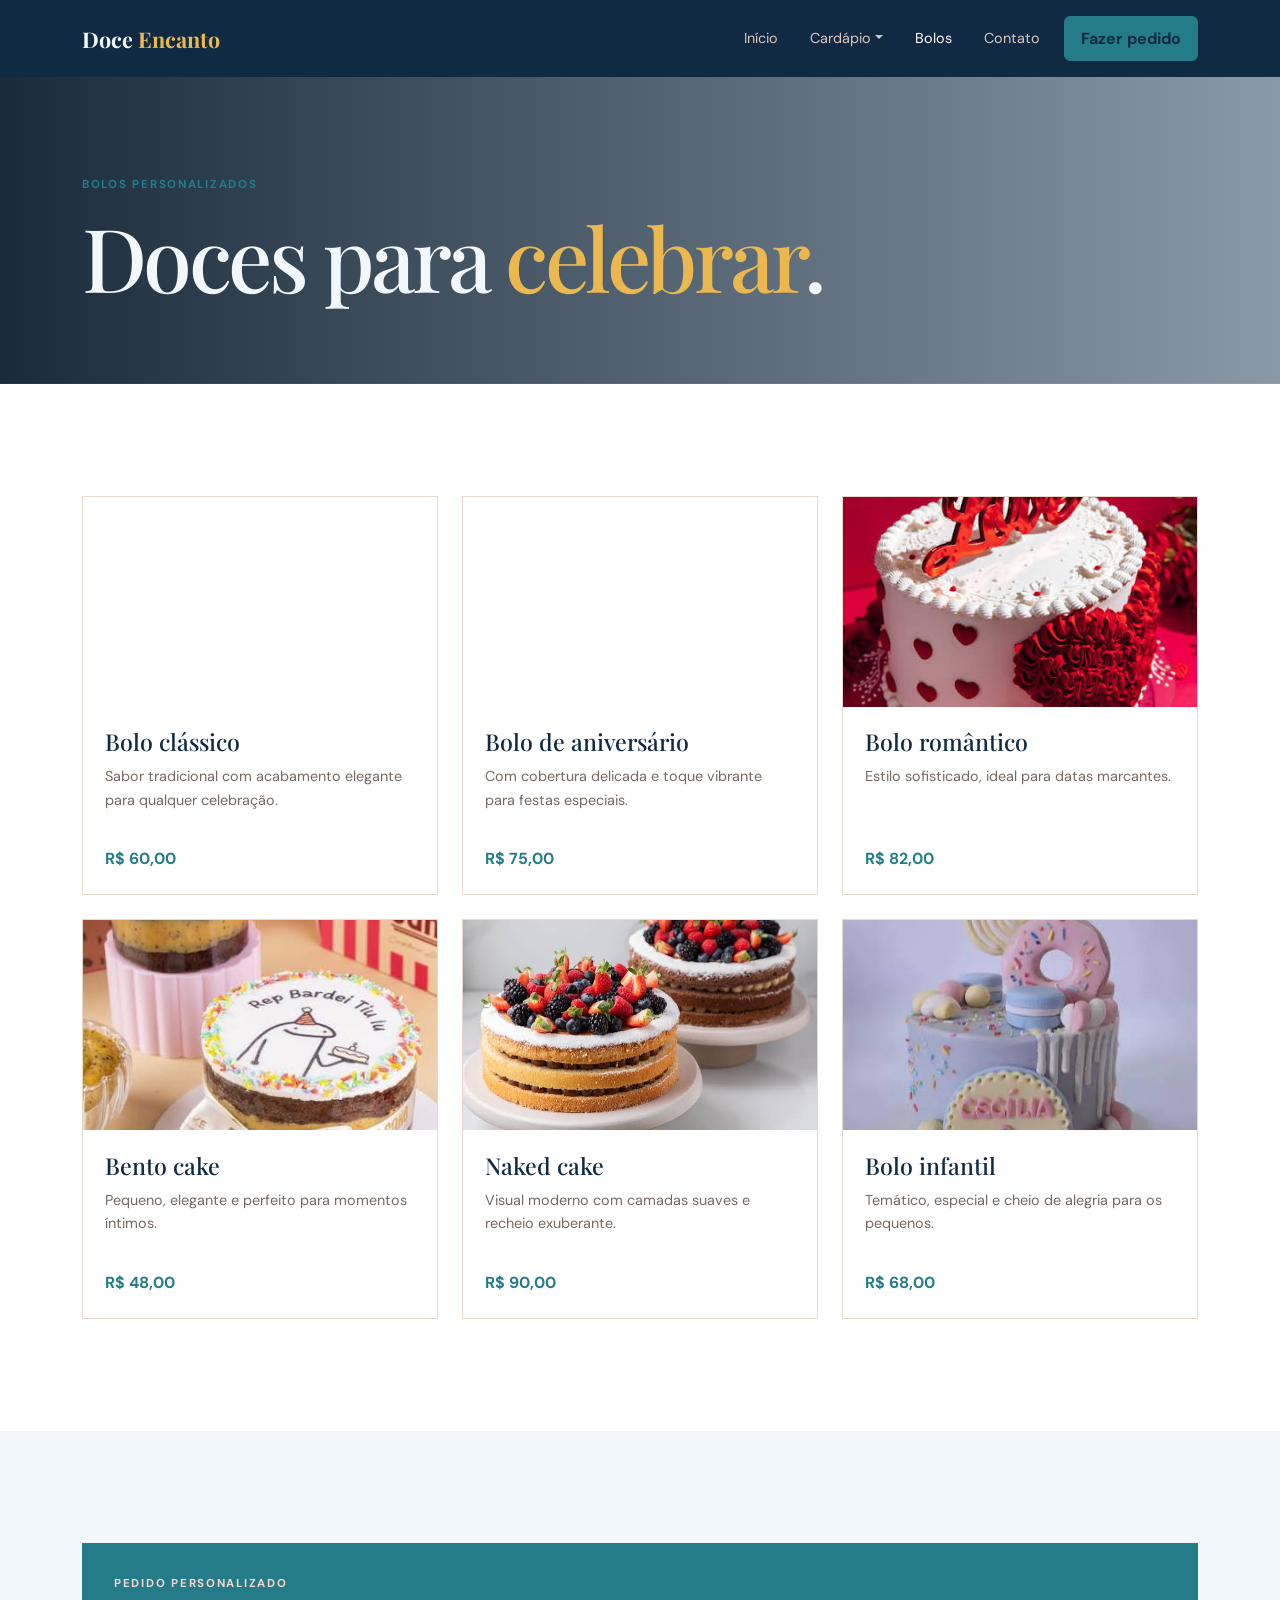
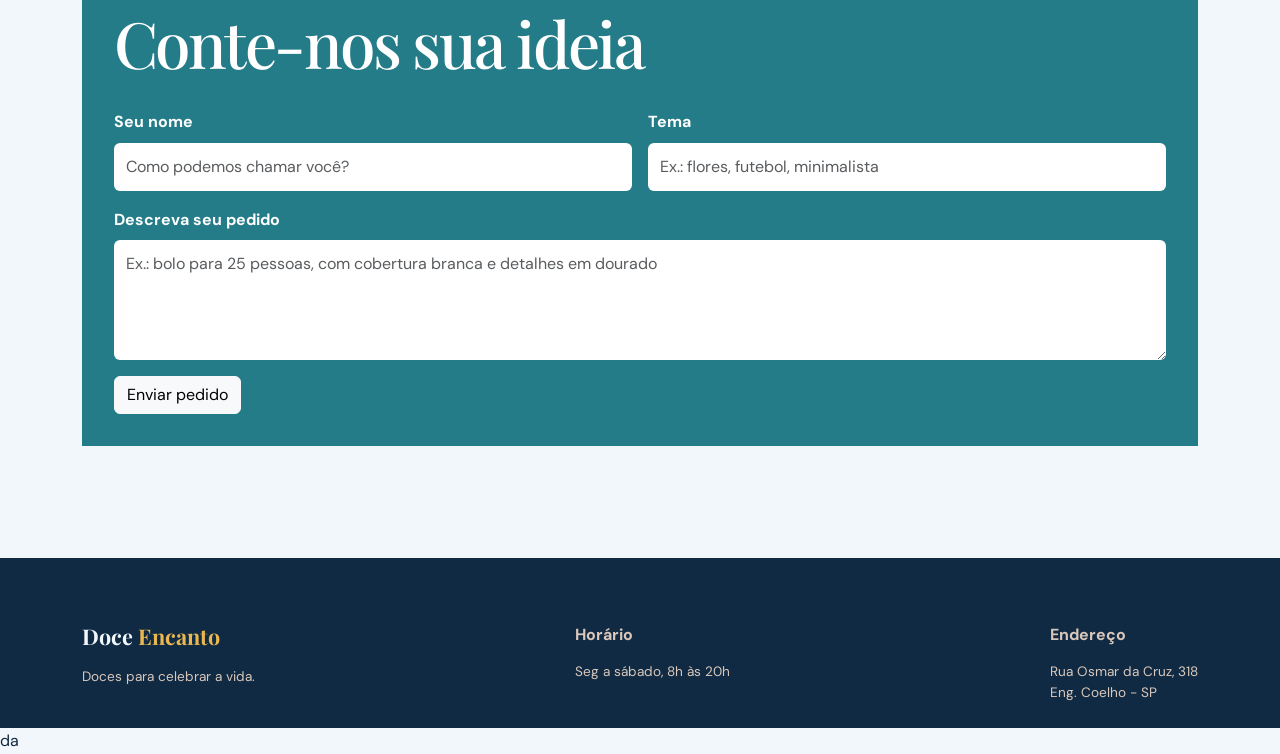
==== commit 04d867ca: "Finalização da Av2" ====
--- a/bolos.html
+++ b/bolos.html
@@ -219,3 +219,4 @@
     <script src="https://cdn.jsdelivr.net/npm/bootstrap@5.3.8/dist/js/bootstrap.bundle.min.js"></script>
   </body>
 </html>
+da
--- a/css/styles.css
+++ b/css/styles.css
@@ -251,54 +251,70 @@
 .salgado-1 {
   background-image: url("../imagem/Bolo%20de%20Cenoura.jpg");
 }
+
 .salgado-2 {
   background-image: url("../imagem/Torta%20de%20frutas%20vermelhas.jpg");
 }
+
 .salgado-3 {
   background-image: url("../imagem/Cheesecake%20clássico.jpg");
 }
+
 .salgado-4 {
-  background-image: url("https://images.unsplash.com/photo-1586788680434-30d324b2d46f?auto=format&fit=crop&w=800&q=80");
-}
+  background-image: url("../imagem/Pavê.jpg");
+}
+
 .salgado-5 {
   background-image: url("../imagem/Torta%20de%20limão.jpg");
 }
+
 .salgado-6 {
   background-image: url("../imagem/Bolos%20de%20festa.png");
 }
+
 .doce-1 {
   background-image: url("../imagem/Brownie%20intenso.jpg");
 }
+
 .doce-2 {
   background-image: url("../imagem/Cupcake%20de%20baunilha.jpg");
 }
+
 .doce-3 {
   background-image: url("../imagem/Macarons%20sortidos.jpg");
 }
+
 .doce-4 {
   background-image: url("../imagem/Brigadeiros%20gourmet.jpg");
 }
+
 .doce-5 {
   background-image: url("../imagem/Mini%20pavlova.jpg");
 }
+
 .doce-6 {
   background-image: url("../imagem/Banoffee%20da%20casa.jpg");
 }
+
 .bolo-1 {
   background-image: url("https://images.unsplash.com/photo-1535254973040-607b474cb50d?auto=format&fit=crop&w=800&q=80");
 }
 .bolo-2 {
   background-image: url("https://images.unsplash.com/photo-1578985545062-69928b1d9587?auto=format&fit=crop&w=800&q=80");
 }
+
 .bolo-3 {
   background-image: url("../imagem/Bolo%20romântico.jpg");
 }
+
 .bolo-4 {
   background-image: url("../imagem/Bento%20cake.jpg");
 }
+
 .bolo-5 {
   background-image: url("../imagem/Naked%20cake.jpg");
 }
+
 .bolo-6 {
   background-image: url("../imagem/Bolo%20infantil.jpg");
 }
@@ -355,3 +371,106 @@
     padding-top: 9rem;
   }
 }
+
+/* ...existing code... */
+
+.form-control,
+.form-select {
+  min-height: 46px;
+}
+
+.table-section {
+  max-width: 900px;
+  margin: 0 auto;
+}
+
+.table-section h2 {
+  font-size: clamp(2rem, 4vw, 3rem);
+}
+
+@media (max-width: 767px) {
+  .footer-content {
+    flex-direction: column;
+    gap: 1.5rem;
+  }
+
+  .page-header {
+    padding: 9rem 0 4rem;
+  }
+
+  .order-box {
+    padding: 1.25rem;
+  }
+
+  .table {
+    font-size: 0.85rem;
+  }
+}
+
+/* ...existing code... */
+
+.table-section {
+  max-width: 100%;
+  margin: 0;
+}
+
+.table-section h2 {
+  color: var(--marrom);
+  font-size: clamp(2rem, 4vw, 3rem);
+}
+
+.table-section .table {
+  margin-bottom: 0;
+  overflow: hidden;
+  border: 1px solid var(--linha);
+  border-radius: 8px;
+  color: var(--marrom);
+  background: var(--papel);
+}
+
+.table-section caption {
+  padding: 0.8rem 0;
+  color: var(--cinza);
+  font-size: 0.85rem;
+  caption-side: bottom;
+}
+
+.table-section thead th {
+  padding: 1rem;
+  border: 0;
+  background: var(--marrom);
+  color: var(--creme);
+  font-weight: 700;
+}
+
+.table-section tbody td {
+  padding: 1rem;
+  border-color: var(--linha);
+  background: var(--papel);
+  vertical-align: middle;
+}
+
+.table-section tbody tr:hover td {
+  background: #e8f3f5;
+}
+
+.table-section tbody td:last-child {
+  color: var(--vermelho);
+  font-weight: 700;
+}
+
+@media (max-width: 767px) {
+  .table-section h2 {
+    margin-top: 1rem;
+    font-size: 2.2rem;
+  }
+
+  .table-section .table {
+    font-size: 0.85rem;
+  }
+
+  .table-section thead th,
+  .table-section tbody td {
+    padding: 0.75rem 0.5rem;
+  }
+}
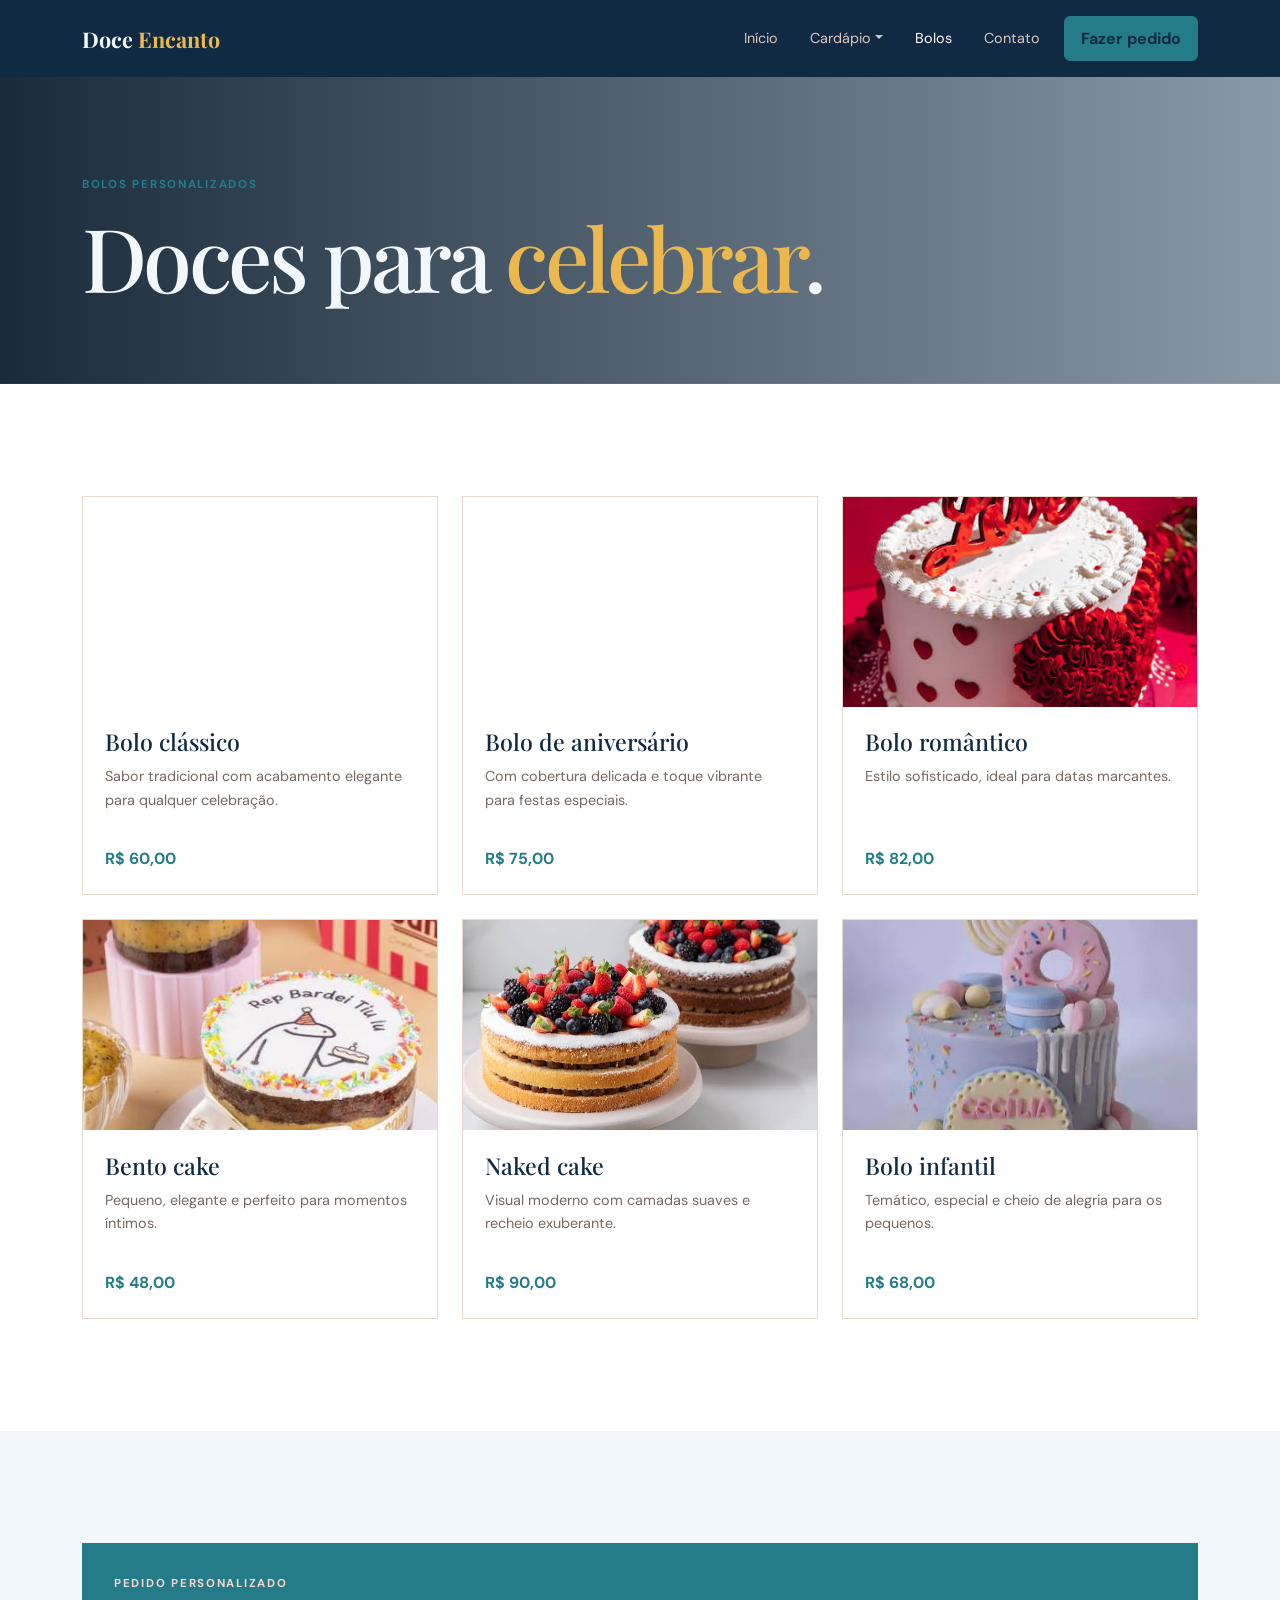
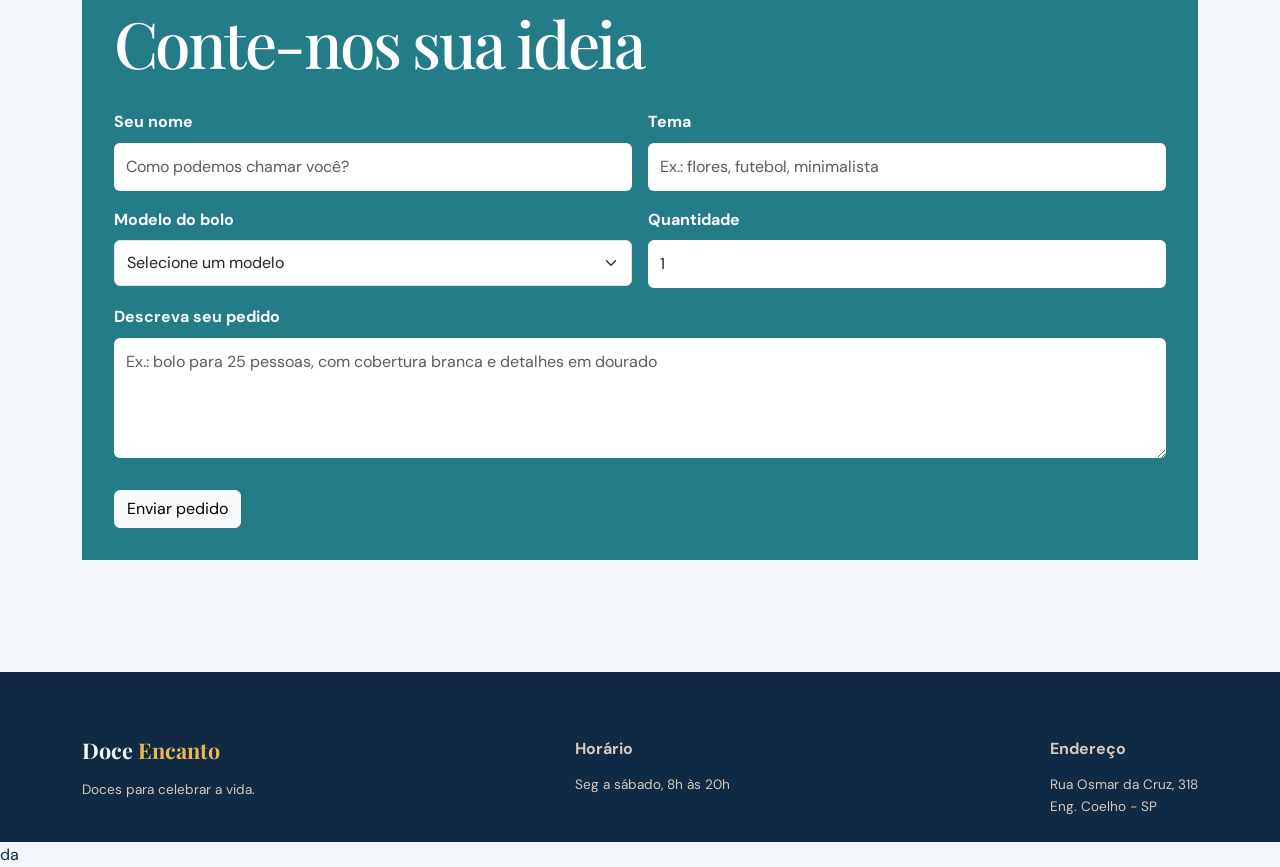
==== commit 1280dd35: "Av1-4" ====
--- a/bolos.html
+++ b/bolos.html
@@ -156,35 +156,66 @@
           <div class="order-box">
             <p class="eyebrow">Pedido personalizado</p>
             <h2>Conte-nos sua ideia</h2>
-            <form class="row g-3 mt-3">
-              <div class="col-md-6">
-                <label class="form-label" for="nome">Seu nome</label>
+            <form class="row g-3 mt-3" id="formularioBolo">
+              <div class="col-md-6">
+                <label class="form-label" for="nomeBolo">Seu nome</label>
                 <input
                   class="form-control"
-                  id="nome"
+                  id="nomeBolo"
                   type="text"
                   placeholder="Como podemos chamar você?"
+                  required
                 />
               </div>
               <div class="col-md-6">
-                <label class="form-label" for="tema">Tema</label>
+                <label class="form-label" for="temaBolo">Tema</label>
                 <input
                   class="form-control"
-                  id="tema"
+                  id="temaBolo"
                   type="text"
                   placeholder="Ex.: flores, futebol, minimalista"
+                  required
                 />
               </div>
+              <div class="col-md-6">
+                <label class="form-label" for="bolo">Modelo do bolo</label>
+                <select class="form-select" id="bolo" required>
+                  <option value="">Selecione um modelo</option>
+                </select>
+              </div>
+              <div class="col-md-6">
+                <label class="form-label" for="quantidadeBolo"
+                  >Quantidade</label
+                >
+                <input
+                  class="form-control"
+                  id="quantidadeBolo"
+                  type="number"
+                  min="1"
+                  step="1"
+                  value="1"
+                  required
+                />
+              </div>
               <div class="col-12">
-                <label class="form-label" for="descricao"
+                <label class="form-label" for="descricaoBolo"
                   >Descreva seu pedido</label
                 >
                 <textarea
                   class="form-control"
-                  id="descricao"
+                  id="descricaoBolo"
                   rows="4"
                   placeholder="Ex.: bolo para 25 pessoas, com cobertura branca e detalhes em dourado"
+                  required
                 ></textarea>
+              </div>
+              <div class="col-12">
+                <div
+                  id="resultadoBolo"
+                  class="alert d-none"
+                  role="status"
+                  aria-live="polite"
+                ></div>
               </div>
               <div class="col-12">
                 <button type="submit" class="btn btn-light">
@@ -217,6 +248,7 @@
     </footer>
 
     <script src="https://cdn.jsdelivr.net/npm/bootstrap@5.3.8/dist/js/bootstrap.bundle.min.js"></script>
+    <script src="bolo.js"></script>
   </body>
 </html>
 da
